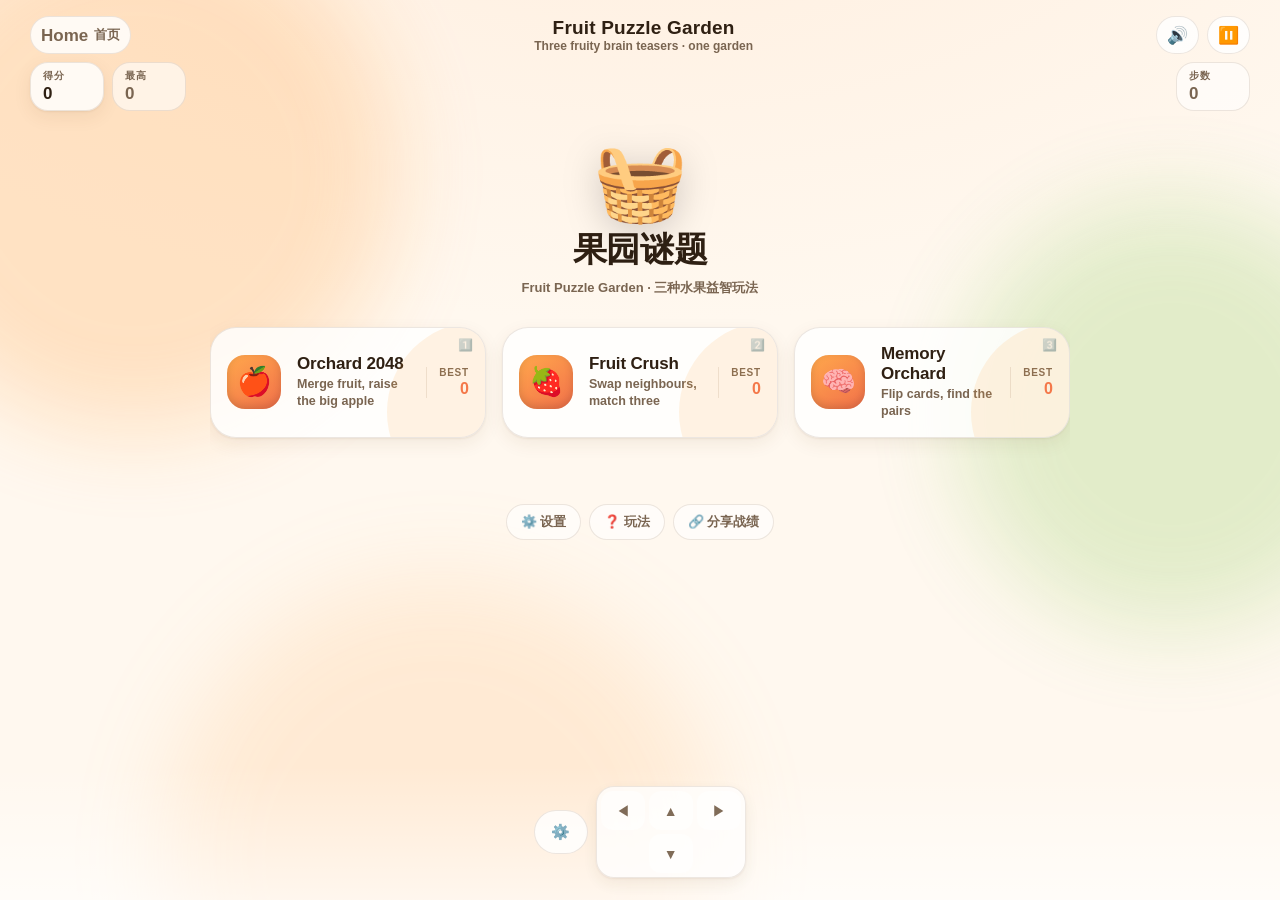
==== index.html @ 4b25b068 "feat: Fruit Puzzle Garden - fruit themed puzzle collection" ====
<!DOCTYPE html>
<html lang="zh-CN" data-theme="auto">
<head>
<meta charset="utf-8" />
<title>果园谜题 · Fruit Puzzle Garden</title>
<meta name="viewport" content="width=device-width, initial-scale=1, viewport-fit=cover, maximum-scale=1, user-scalable=no" />
<meta name="description" content="水果主题益智游戏合集：果园 2048、水果消消乐、记忆果园。适配手机、平板、桌面与键盘操作。" />
<meta name="theme-color" content="#101a14" media="(prefers-color-scheme: dark)" />
<meta name="theme-color" content="#fff8ef" media="(prefers-color-scheme: light)" />
<meta name="apple-mobile-web-app-capable" content="yes" />
<meta name="mobile-web-app-capable" content="yes" />
<meta name="apple-mobile-web-app-status-bar-style" content="black-translucent" />
<meta name="apple-mobile-web-app-title" content="果园谜题" />
<link rel="icon" href="data:image/svg+xml,%3Csvg xmlns='http://www.w3.org/2000/svg' viewBox='0 0 64 64'%3E%3Ctext y='50' font-size='48'%3E%F0%9F%8D%8E%3C/text%3E%3C/svg%3E" />
<link rel="manifest" href="manifest.webmanifest" />
<link rel="apple-touch-icon" href="data:image/svg+xml,%3Csvg xmlns='http://www.w3.org/2000/svg' viewBox='0 0 512 512'%3E%3Crect width='512' height='512' rx='112' fill='%23f2704a'/%3E%3Ctext x='50%25' y='54%25' text-anchor='middle' dominant-baseline='middle' font-size='300'%3E%F0%9F%8D%8E%3C/text%3E%3C/svg%3E" />
<link rel="stylesheet" href="css/base.css" />
<link rel="stylesheet" href="css/layout.css" />
<link rel="stylesheet" href="css/games.css" />
</head>
<body>
<div id="app" class="app" data-screen="boot">
  <div class="bg-decor" aria-hidden="true"><span></span><span></span><span></span></div>

  <header class="topbar">
    <button class="icon-btn" id="btn-home" aria-label="返回首页" title="返回首页 (Esc)">
      <span class="ico" aria-hidden="true">🍎</span>
      <span class="txt">首页</span>
    </button>
    <div class="topbar-title">
      <h1 id="game-title">果园谜题</h1>
      <p id="game-subtitle">Fruit Puzzle Garden</p>
    </div>
    <div class="topbar-actions">
      <button class="icon-btn" id="btn-sound" aria-pressed="true" aria-label="音效开关" title="音效开关">
        <span class="ico" id="ico-sound" aria-hidden="true">🔊</span>
      </button>
      <button class="icon-btn" id="btn-pause" aria-label="暂停" title="暂停 (P)">
        <span class="ico" aria-hidden="true">⏸️</span>
      </button>
    </div>
  </header>

  <div class="hud" id="hud">
    <div class="hud-left">
      <div class="score-chip" id="chip-0">
        <span class="chip-label">得分</span>
        <strong class="chip-value">0</strong>
      </div>
      <div class="score-chip is-muted" id="chip-1">
        <span class="chip-label">最高</span>
        <strong class="chip-value">0</strong>
      </div>
    </div>
    <div class="hud-right">
      <div class="score-chip is-muted" id="chip-2">
        <span class="chip-label">步数</span>
        <strong class="chip-value">0</strong>
      </div>
    </div>
  </div>

  <main class="stage" id="stage">
    <section class="screen" id="screen-home" aria-label="主菜单">
      <div class="hero">
        <div class="hero-mark" aria-hidden="true">🧺</div>
        <h2 class="hero-title">果园谜题</h2>
        <p class="hero-sub">Fruit Puzzle Garden · 三种水果益智玩法</p>
      </div>
      <div class="mode-grid" id="mode-grid"></div>
      <div class="home-actions">
        <button class="btn btn-primary" id="btn-continue" hidden>▶ <span>继续上次</span></button>
      </div>
      <p class="home-tip" id="home-tip"></p>
      <div class="home-links">
        <button class="link-btn" id="btn-settings">⚙️ 设置</button>
        <button class="link-btn" id="btn-howto">❓ 玩法</button>
        <button class="link-btn" id="btn-share">🔗 分享战绩</button>
      </div>
    </section>

    <section class="screen" id="screen-game" aria-label="游戏区" hidden>
      <div class="board-holder" id="board-holder">
        <canvas id="board" role="img" aria-label="游戏面板"></canvas>
      </div>
      <p class="gesture-hint" id="gesture-hint"></p>
    </section>
  </main>

  <footer class="controlbar">
    <div class="control-group control-primary" id="control-primary">
      <button class="btn btn-ghost" id="btn-undo" hidden>↩ <span>撤销</span></button>
      <button class="btn btn-ghost" id="btn-hint" hidden>💡 <span>提示</span></button>
      <button class="btn btn-ghost" id="btn-shuffle" hidden>🔀 <span>洗牌</span></button>
      <button class="btn btn-primary" id="btn-primary" hidden>开始</button>
    </div>
    <div class="control-group control-secondary">
      <button class="btn btn-soft" id="btn-restart" hidden>🔄 <span>重开</span></button>
      <button class="btn btn-soft" id="btn-settings2" aria-label="设置">⚙️</button>
      <div class="touchpad" id="touchpad" aria-label="方向键">
        <div class="dpad">
          <button class="dpad-btn up" data-dir="up" aria-label="上">▲</button>
          <button class="dpad-btn left" data-dir="left" aria-label="左">◀</button>
          <button class="dpad-btn right" data-dir="right" aria-label="右">▶</button>
          <button class="dpad-btn down" data-dir="down" aria-label="下">▼</button>
        </div>
      </div>
    </div>
  </footer>

  <div class="toast-wrap" id="toast-wrap" aria-live="polite"></div>

  <div class="modal-root" id="modal-root" hidden>
    <div class="modal-scrim" id="modal-scrim"></div>
    <div class="modal" role="dialog" aria-modal="true" aria-labelledby="modal-title">
      <h3 class="modal-title" id="modal-title">标题</h3>
      <div class="modal-body" id="modal-body"></div>
      <div class="modal-actions" id="modal-actions"></div>
    </div>
  </div>

  <div class="rotate-note" aria-hidden="true">↻ 竖屏体验更佳 / Rotate for a better view</div>
</div>

<script src="js/core/util.js"></script>
<script src="js/core/i18n.js"></script>
<script src="js/core/store.js"></script>
<script src="js/core/audio.js"></script>
<script src="js/core/canvas.js"></script>
<script src="js/core/input.js"></script>
<script src="js/core/ui.js"></script>
<script src="js/games/g2048.js"></script>
<script src="js/games/match3.js"></script>
<script src="js/games/memory.js"></script>
<script src="js/main.js"></script>
</body>
</html>
---- css/base.css ----
/*!
 * css/base.css — 设计令牌、重置、通用组件（按钮 / 卡片 / 吐司 / 弹窗）
 */

:root {
  --font: -apple-system, BlinkMacSystemFont, "Segoe UI", Roboto, "PingFang SC",
          "Hiragino Sans GB", "Microsoft YaHei", "Helvetica Neue", Arial, sans-serif;
  --emoji-font: "Apple Color Emoji", "Segoe UI Emoji", "Noto Color Emoji", "Twemoji Mozilla", sans-serif;

  --radius-xs: 8px;
  --radius-sm: 12px;
  --radius-md: 18px;
  --radius-lg: 26px;
  --radius-pill: 999px;

  --tap: 44px;
  --dur-fast: 120ms;
  --dur: 200ms;
  --dur-slow: 340ms;
  --ease-out: cubic-bezier(.22, .9, .3, 1);
  --ease-back: cubic-bezier(.34, 1.56, .64, 1);

  --space-1: 4px;
  --space-2: 8px;
  --space-3: 12px;
  --space-4: 16px;
  --space-5: 22px;
  --space-6: 30px;

  --safe-top: env(safe-area-inset-top, 0px);
  --safe-bottom: env(safe-area-inset-bottom, 0px);
  --safe-left: env(safe-area-inset-left, 0px);
  --safe-right: env(safe-area-inset-right, 0px);
}

/* 浅色（果园晨光） */
:root,
:root[data-effective="light"] {
  color-scheme: light;
  --bg: #fff8ef;
  --bg-2: #ffeede;
  --bg-glow-1: rgba(255, 176, 96, .34);
  --bg-glow-2: rgba(140, 200, 90, .28);

  --surface: rgba(255, 255, 255, .82);
  --surface-solid: #ffffff;
  --surface-2: rgba(255, 255, 255, .6);
  --border: rgba(96, 62, 24, .12);
  --border-strong: rgba(96, 62, 24, .2);

  --text: #2f2013;
  --text-muted: #7a6551;
  --text-invert: #fffaf3;

  --accent: #f2704a;
  --accent-2: #ffa84c;
  --accent-ink: #ffffff;
  --good: #3f9d52;
  --warn: #d9822b;
  --bad: #d64545;

  --shadow-1: 0 1px 2px rgba(96, 62, 24, .08), 0 6px 18px rgba(96, 62, 24, .08);
  --shadow-2: 0 10px 34px rgba(96, 62, 24, .16);
  --ring: 0 0 0 3px rgba(242, 112, 74, .32);

  /* color-mix 的降级色（旧浏览器用纯色） */
  --bad-soft: rgba(214, 69, 69, .16);
  --bad-soft-2: rgba(214, 69, 69, .4);
  --good-soft: rgba(63, 157, 82, .3);
  --good-soft-2: rgba(63, 157, 82, .55);
  --accent-soft: rgba(242, 112, 74, .45);
  --accent-tint-1: rgba(255, 168, 76, .2);
  --accent-tint-2: rgba(242, 112, 74, .12);
}

/* 深色（夜里的果园） */
:root[data-effective="dark"] {
  color-scheme: dark;
  --bg: #0d1512;
  --bg-2: #14201a;
  --bg-glow-1: rgba(242, 112, 74, .24);
  --bg-glow-2: rgba(120, 200, 140, .18);

  --surface: rgba(255, 255, 255, .07);
  --surface-solid: #172420;
  --surface-2: rgba(255, 255, 255, .045);
  --border: rgba(255, 255, 255, .12);
  --border-strong: rgba(255, 255, 255, .2);

  --text: #f3ece4;
  --text-muted: #a8b3ab;
  --text-invert: #10160f;

  --accent: #ff8a5c;
  --accent-2: #ffc061;
  --accent-ink: #221208;
  --good: #6fd18a;
  --warn: #ffc061;
  --bad: #ff7a7a;

  --shadow-1: 0 1px 2px rgba(0, 0, 0, .4), 0 8px 22px rgba(0, 0, 0, .34);
  --shadow-2: 0 16px 44px rgba(0, 0, 0, .5);
  --ring: 0 0 0 3px rgba(255, 138, 92, .38);

  --bad-soft: rgba(255, 122, 122, .18);
  --bad-soft-2: rgba(255, 122, 122, .42);
  --good-soft: rgba(111, 209, 138, .3);
  --good-soft-2: rgba(111, 209, 138, .55);
  --accent-soft: rgba(255, 138, 92, .45);
  --accent-tint-1: rgba(255, 192, 97, .18);
  --accent-tint-2: rgba(255, 138, 92, .12);
}

*,
*::before,
*::after { box-sizing: border-box; }

html, body {
  margin: 0;
  padding: 0;
  height: 100%;
}

html {
  -webkit-text-size-adjust: 100%;
  text-size-adjust: 100%;
}

body {
  font-family: var(--font);
  color: var(--text);
  background: var(--bg);
  overflow: hidden;
  overscroll-behavior: none;
  -webkit-font-smoothing: antialiased;
  -webkit-tap-highlight-color: transparent;
  touch-action: manipulation;
}

h1, h2, h3, p { margin: 0; }

button {
  font-family: inherit;
  color: inherit;
  border: 0;
  background: none;
  padding: 0;
  cursor: pointer;
}

:focus-visible {
  outline: none;
  box-shadow: var(--ring);
}

[hidden] { display: none !important; }

/* ---------------- 按钮 ---------------- */

.btn {
  display: inline-flex;
  align-items: center;
  justify-content: center;
  gap: var(--space-2);
  min-height: var(--tap);
  padding: 0 var(--space-4);
  border-radius: var(--radius-pill);
  font-size: 15px;
  font-weight: 650;
  letter-spacing: .01em;
  white-space: nowrap;
  transition: transform var(--dur-fast) var(--ease-out),
              box-shadow var(--dur) var(--ease-out),
              background-color var(--dur) var(--ease-out),
              opacity var(--dur) var(--ease-out);
  user-select: none;
  -webkit-user-select: none;
}

.btn:active { transform: scale(.96); }

.btn-primary {
  background: linear-gradient(140deg, var(--accent-2), var(--accent));
  color: var(--accent-ink);
  box-shadow: var(--shadow-1);
}
.btn-primary:hover { box-shadow: var(--shadow-2); }

.btn-soft {
  background: var(--surface);
  color: var(--text);
  border: 1px solid var(--border);
}
.btn-soft:hover { border-color: var(--border-strong); }

.btn-ghost {
  background: var(--surface-2);
  color: var(--text-muted);
  border: 1px solid transparent;
}
.btn-ghost:hover { color: var(--text); border-color: var(--border); }

.btn-danger {
  width: 100%;
  background: var(--bad-soft);
  color: var(--bad);
  border: 1px solid var(--bad-soft-2);
}

.btn[disabled] { opacity: .45; pointer-events: none; }

.icon-btn {
  display: inline-flex;
  align-items: center;
  gap: 6px;
  min-height: 38px;
  min-width: 38px;
  padding: 0 10px;
  border-radius: var(--radius-pill);
  background: var(--surface);
  border: 1px solid var(--border);
  font-size: 13px;
  font-weight: 600;
  color: var(--text-muted);
  transition: transform var(--dur-fast) var(--ease-out), color var(--dur) var(--ease-out);
}
.icon-btn:hover { color: var(--text); }
.icon-btn:active { transform: scale(.94); }
.icon-btn .ico { font-family: var(--emoji-font); font-size: 17px; line-height: 1; }
.icon-btn .txt { display: none; }

/* ---------------- 得分胶囊 ---------------- */

.score-chip {
  display: inline-flex;
  flex-direction: column;
  align-items: flex-start;
  gap: 1px;
  min-width: 74px;
  padding: 6px 12px;
  border-radius: var(--radius-md);
  background: var(--surface);
  border: 1px solid var(--border);
  box-shadow: var(--shadow-1);
  transition: border-color var(--dur) var(--ease-out), background-color var(--dur) var(--ease-out);
}
.score-chip .chip-label {
  font-size: 10px;
  font-weight: 700;
  letter-spacing: .08em;
  text-transform: uppercase;
  color: var(--text-muted);
}
.score-chip .chip-value {
  font-size: 17px;
  font-weight: 800;
  font-variant-numeric: tabular-nums;
  line-height: 1.15;
}
.score-chip.is-muted { background: var(--surface-2); box-shadow: none; }
.score-chip.is-muted .chip-value { font-weight: 700; color: var(--text-muted); }
.score-chip.is-hot { border-color: var(--accent-soft); }
.score-chip.is-hot .chip-value { color: var(--accent); }

.chip-value.bump { animation: bump var(--dur-slow) var(--ease-back); }
@keyframes bump {
  0% { transform: scale(1); }
  35% { transform: scale(1.22); }
  100% { transform: scale(1); }
}

/* ---------------- 吐司 ---------------- */

.toast-wrap {
  position: fixed;
  left: 50%;
  bottom: calc(96px + var(--safe-bottom));
  transform: translateX(-50%);
  display: flex;
  flex-direction: column;
  align-items: center;
  gap: var(--space-2);
  z-index: 60;
  pointer-events: none;
  width: min(88vw, 420px);
}

.toast {
  max-width: 100%;
  padding: 10px 16px;
  border-radius: var(--radius-pill);
  background: var(--surface-solid);
  border: 1px solid var(--border);
  box-shadow: var(--shadow-2);
  font-size: 14px;
  font-weight: 600;
  text-align: center;
  opacity: 0;
  transform: translateY(10px) scale(.96);
  transition: opacity var(--dur-slow) var(--ease-out), transform var(--dur-slow) var(--ease-back);
}
.toast.in { opacity: 1; transform: translateY(0) scale(1); }
.toast.is-good { border-color: var(--good-soft-2); color: var(--good); }
.toast.is-warn { border-color: var(--warn); color: var(--warn); }

/* ---------------- 弹窗 ---------------- */

.modal-root {
  position: fixed;
  inset: 0;
  z-index: 80;
  display: grid;
  place-items: center;
  padding: calc(16px + var(--safe-top)) 16px calc(16px + var(--safe-bottom));
}

.modal-scrim {
  position: absolute;
  inset: 0;
  background: rgba(16, 12, 8, .5);
  backdrop-filter: blur(6px);
  -webkit-backdrop-filter: blur(6px);
  opacity: 0;
  transition: opacity var(--dur) var(--ease-out);
}
.modal-root.in .modal-scrim { opacity: 1; }

.modal {
  position: relative;
  width: min(92vw, 460px);
  max-height: min(82vh, 640px);
  overflow-y: auto;
  overscroll-behavior: contain;
  padding: var(--space-5);
  border-radius: var(--radius-lg);
  background: var(--surface-solid);
  border: 1px solid var(--border);
  box-shadow: var(--shadow-2);
  opacity: 0;
  transform: translateY(18px) scale(.96);
  transition: opacity var(--dur) var(--ease-out), transform var(--dur-slow) var(--ease-back);
}
.modal-root.in .modal { opacity: 1; transform: translateY(0) scale(1); }

.modal-title {
  font-size: 20px;
  font-weight: 800;
  margin-bottom: var(--space-3);
  text-align: center;
}
.modal-body { font-size: 14px; line-height: 1.6; color: var(--text-muted); }
.modal-body p { margin-bottom: var(--space-2); }
.modal-text { text-align: center; }
.modal-actions {
  display: flex;
  flex-wrap: wrap;
  gap: var(--space-2);
  justify-content: center;
  margin-top: var(--space-4);
}
.modal-actions .btn { flex: 1 1 auto; min-width: 96px; }

/* 结算面板 */
.result { display: grid; gap: var(--space-4); }
.result-score {
  display: flex;
  flex-direction: column;
  align-items: center;
  gap: 2px;
  padding: var(--space-4);
  border-radius: var(--radius-md);
  background: linear-gradient(150deg, var(--accent-tint-1), var(--accent-tint-2));
}
.result-score-value {
  font-size: 38px;
  font-weight: 850;
  line-height: 1;
  font-variant-numeric: tabular-nums;
  color: var(--accent);
}
.result-score-label {
  font-size: 11px;
  font-weight: 700;
  letter-spacing: .1em;
  text-transform: uppercase;
  color: var(--text-muted);
}
.result-rows { display: grid; gap: 6px; }
.result-row {
  display: flex;
  justify-content: space-between;
  align-items: center;
  padding: 8px 12px;
  border-radius: var(--radius-sm);
  background: var(--surface-2);
  font-size: 14px;
}
.result-row b { font-weight: 800; font-variant-numeric: tabular-nums; }

/* 分享面板 */
.share-box { display: grid; gap: var(--space-3); }
.share-score { text-align: center; font-size: 32px; font-weight: 850; color: var(--accent); }
.share-url {
  width: 100%;
  min-height: 74px;
  resize: none;
  padding: 10px;
  border-radius: var(--radius-sm);
  border: 1px solid var(--border);
  background: var(--surface-2);
  color: var(--text-muted);
  font-family: ui-monospace, SFMono-Regular, Menlo, monospace;
  font-size: 11px;
  line-height: 1.5;
  word-break: break-all;
}

/* 玩法说明 */
.howto { display: grid; gap: var(--space-3); }
.howto-item {
  padding: var(--space-3);
  border-radius: var(--radius-md);
  background: var(--surface-2);
  border: 1px solid transparent;
}
.howto-item.is-current { border-color: var(--accent-soft); }
.howto-head { display: flex; align-items: center; gap: var(--space-2); margin-bottom: 4px; }
.howto-head strong { font-size: 15px; color: var(--text); }
.howto-emoji { font-family: var(--emoji-font); font-size: 20px; }

/* 设置 */
.settings { display: grid; gap: var(--space-3); }
.set-row {
  display: flex;
  align-items: center;
  justify-content: space-between;
  gap: var(--space-3);
  min-height: 44px;
  padding: 4px 0;
  border-bottom: 1px solid var(--border);
}
.set-row.is-stack { border-bottom: 0; padding-top: var(--space-3); }
.set-label { font-size: 14px; font-weight: 600; color: var(--text); }
.set-control { flex: 0 0 auto; }

.segmented {
  display: inline-flex;
  padding: 3px;
  border-radius: var(--radius-pill);
  background: var(--surface-2);
  border: 1px solid var(--border);
}
.seg-btn {
  min-height: 32px;
  padding: 0 12px;
  border-radius: var(--radius-pill);
  font-size: 13px;
  font-weight: 650;
  color: var(--text-muted);
  transition: background-color var(--dur) var(--ease-out), color var(--dur) var(--ease-out);
}
.seg-btn.is-on {
  background: var(--surface-solid);
  color: var(--text);
  box-shadow: var(--shadow-1);
}

.switch {
  position: relative;
  width: 52px;
  height: 30px;
  border-radius: var(--radius-pill);
  background: var(--surface-2);
  border: 1px solid var(--border-strong);
  transition: background-color var(--dur) var(--ease-out);
}
.switch-dot {
  position: absolute;
  top: 50%;
  left: 3px;
  width: 22px;
  height: 22px;
  margin-top: -11px;
  border-radius: 50%;
  background: var(--text-muted);
  transition: transform var(--dur) var(--ease-back), background-color var(--dur) var(--ease-out);
}
.switch.is-on { background: var(--good-soft); border-color: var(--good-soft-2); }
.switch.is-on .switch-dot { transform: translateX(22px); background: var(--good); }

.set-note {
  padding: var(--space-3);
  border-radius: var(--radius-md);
  background: var(--surface-2);
  font-size: 12px;
  line-height: 1.6;
  color: var(--text-muted);
}
.set-note strong { display: block; margin-bottom: 2px; color: var(--text); font-size: 13px; }

/* 可访问性 */
@media (prefers-reduced-motion: reduce) {
  * { animation-duration: .001ms !important; transition-duration: .001ms !important; }
}
---- css/layout.css ----
/*!
 * css/layout.css — 应用骨架与多终端自适应布局
 */

.app {
  position: relative;
  display: flex;
  flex-direction: column;
  width: 100%;
  height: 100vh;
  height: 100dvh;
  overflow: hidden;
  padding: var(--safe-top) var(--safe-right) var(--safe-bottom) var(--safe-left);
}

/* 背景装饰 */
.bg-decor {
  position: absolute;
  inset: 0;
  overflow: hidden;
  pointer-events: none;
  z-index: 0;
  background:
    radial-gradient(120% 90% at 50% -20%, var(--bg-2), transparent 62%),
    linear-gradient(180deg, var(--bg) 0%, var(--bg) 100%);
}
.bg-decor span {
  position: absolute;
  border-radius: 50%;
  filter: blur(46px);
  opacity: .9;
}
.bg-decor span:nth-child(1) {
  width: 58vmin; height: 58vmin;
  left: -14vmin; top: -10vmin;
  background: var(--bg-glow-1);
}
.bg-decor span:nth-child(2) {
  width: 48vmin; height: 48vmin;
  right: -12vmin; top: 22vmin;
  background: var(--bg-glow-2);
}
.bg-decor span:nth-child(3) {
  width: 62vmin; height: 62vmin;
  left: 18vmin; bottom: -26vmin;
  background: var(--bg-glow-1);
  opacity: .55;
}

/* ---------------- 顶栏 ---------------- */

.topbar {
  position: relative;
  z-index: 2;
  flex: 0 0 auto;
  display: flex;
  align-items: center;
  gap: var(--space-3);
  padding: var(--space-3) var(--space-4) var(--space-2);
}

.topbar-title {
  flex: 1 1 auto;
  min-width: 0;
  text-align: center;
}
.topbar-title h1 {
  font-size: 17px;
  font-weight: 800;
  letter-spacing: .01em;
  white-space: nowrap;
  overflow: hidden;
  text-overflow: ellipsis;
}
.topbar-title p {
  font-size: 11px;
  font-weight: 600;
  color: var(--text-muted);
  white-space: nowrap;
  overflow: hidden;
  text-overflow: ellipsis;
}

.topbar-actions {
  display: flex;
  align-items: center;
  gap: var(--space-2);
}

/* ---------------- 计分区 ---------------- */

.hud {
  position: relative;
  z-index: 2;
  flex: 0 0 auto;
  display: flex;
  align-items: center;
  justify-content: space-between;
  gap: var(--space-2);
  padding: 0 var(--space-4) var(--space-2);
}
.hud-left, .hud-right {
  display: flex;
  align-items: center;
  gap: var(--space-2);
}

/* ---------------- 舞台 ---------------- */

.stage {
  position: relative;
  z-index: 1;
  flex: 1 1 auto;
  min-height: 0;
  display: flex;
  flex-direction: column;
  padding: 0 var(--space-4);
  overflow: hidden;
}

.screen {
  flex: 1 1 auto;
  min-height: 0;
  display: flex;
  flex-direction: column;
}

/* 首页 */
#screen-home {
  overflow-y: auto;
  overscroll-behavior: contain;
  padding-bottom: var(--space-4);
  gap: var(--space-4);
}

.hero {
  display: flex;
  flex-direction: column;
  align-items: center;
  gap: 6px;
  padding: var(--space-4) 0 var(--space-2);
  text-align: center;
}
.hero-mark {
  font-family: var(--emoji-font);
  font-size: clamp(40px, 12vw, 68px);
  line-height: 1;
  filter: drop-shadow(0 8px 18px rgba(0, 0, 0, .18));
  animation: float 4.5s ease-in-out infinite;
}
@keyframes float {
  0%, 100% { transform: translateY(0) rotate(-2deg); }
  50% { transform: translateY(-8px) rotate(2deg); }
}
.hero-title {
  font-size: clamp(24px, 7vw, 34px);
  font-weight: 850;
  letter-spacing: -.01em;
}
.hero-sub {
  font-size: 13px;
  font-weight: 600;
  color: var(--text-muted);
}

.mode-grid {
  display: grid;
  gap: var(--space-3);
  align-content: start;
}

.home-actions { display: flex; justify-content: center; }
.home-actions .btn { min-width: 200px; }

.home-tip {
  text-align: center;
  font-size: 12px;
  color: var(--text-muted);
  line-height: 1.6;
}

.home-links {
  display: flex;
  flex-wrap: wrap;
  gap: var(--space-2);
  justify-content: center;
  padding-bottom: var(--space-2);
}
.link-btn {
  min-height: 36px;
  padding: 0 14px;
  border-radius: var(--radius-pill);
  font-size: 13px;
  font-weight: 650;
  color: var(--text-muted);
  background: var(--surface-2);
  border: 1px solid var(--border);
  transition: color var(--dur) var(--ease-out), transform var(--dur-fast) var(--ease-out);
}
.link-btn:hover { color: var(--text); }
.link-btn:active { transform: scale(.95); }

/* 游戏区 */
#screen-game {
  align-items: center;
  justify-content: center;
  gap: var(--space-2);
  min-height: 0;
}
.board-holder {
  flex: 1 1 auto;
  min-height: 0;
  width: 100%;
  display: grid;
  place-items: center;
}

#board {
  display: block;
  border-radius: var(--radius-lg);
  touch-action: none;
  box-shadow: var(--shadow-2);
  background: transparent;
}

.gesture-hint {
  flex: 0 0 auto;
  font-size: 11.5px;
  font-weight: 600;
  color: var(--text-muted);
  text-align: center;
  padding-bottom: 2px;
}

/* ---------------- 底部操作栏 ---------------- */

.controlbar {
  position: relative;
  z-index: 3;
  flex: 0 0 auto;
  display: flex;
  flex-direction: column;
  align-items: center;
  gap: var(--space-2);
  padding: var(--space-2) var(--space-4) calc(var(--space-3) + var(--safe-bottom));
  background: linear-gradient(180deg, transparent, var(--surface-2));
}
.control-group {
  display: flex;
  align-items: center;
  justify-content: center;
  gap: var(--space-2);
  flex-wrap: wrap;
  width: 100%;
}
.control-primary { order: 1; }
.control-secondary { order: 2; flex-wrap: nowrap; }

/* 首页不需要底部操作栏 */
.app[data-screen="home"] .controlbar { display: none; }

/* ---------------- 旋转提示 ---------------- */

.rotate-note {
  display: none;
  position: fixed;
  inset: 0;
  z-index: 90;
  place-items: center;
  text-align: center;
  padding: 24px;
  font-size: 15px;
  font-weight: 700;
  color: var(--text-muted);
  background: var(--bg);
}

/* ---------------- 响应式 ---------------- */

/* 手机横屏：压缩纵向空间 */
@media (orientation: landscape) and (max-height: 520px) {
  .topbar { padding: 4px var(--space-3) 0; }
  .topbar-title p { display: none; }
  .hud { padding: 0 var(--space-3) 4px; }
  .stage { padding: 0 var(--space-3); flex-direction: row; align-items: stretch; gap: var(--space-3); }
  #screen-game { flex-direction: row; }
  .gesture-hint { display: none; }
  .controlbar { padding: 4px var(--space-3) calc(6px + var(--safe-bottom)); }
  .mode-grid { grid-template-columns: repeat(3, 1fr); }
  .hero { display: none; }
}

/* 窄屏手机：按钮紧凑 */
@media (max-width: 380px) {
  .btn { padding: 0 var(--space-3); font-size: 14px; }
  .score-chip { min-width: 62px; padding: 5px 9px; }
  .score-chip .chip-value { font-size: 15px; }
  .hud { padding: 0 var(--space-3) var(--space-2); }
  .stage { padding: 0 var(--space-3); }
}

/* 平板 / 桌面 */
@media (min-width: 600px) {
  .topbar { padding: var(--space-4) var(--space-6) var(--space-2); }
  .hud { padding: 0 var(--space-6) var(--space-3); }
  .stage { padding: 0 var(--space-6); }
  .controlbar { padding: var(--space-3) var(--space-6) calc(var(--space-5) + var(--safe-bottom)); }
  .icon-btn .txt { display: inline; }
  .topbar-title h1 { font-size: 19px; }
  .topbar-title p { font-size: 12px; }
  .mode-grid { grid-template-columns: repeat(auto-fit, minmax(220px, 1fr)); }
  .hero { padding-top: var(--space-5); }
  .toast-wrap { bottom: calc(110px + var(--safe-bottom)); }
}

@media (min-width: 1024px) {
  .mode-grid { gap: var(--space-4); }
  .hero-mark { font-size: 76px; }
}

/* 桌面端把首页内容收窄，避免卡片过宽 */
@media (min-width: 900px) and (min-height: 620px) {
  #screen-home { max-width: 860px; width: 100%; margin: 0 auto; gap: var(--space-5); }
}

/* 无悬停能力的设备隐藏 hover 态依赖 */
@media (hover: none) {
  .btn-primary:hover, .btn-soft:hover, .link-btn:hover { box-shadow: var(--shadow-1); color: inherit; }
}
---- css/games.css ----
/*!
 * css/games.css — 模式卡片、虚拟方向键、游戏内细节
 */

/* ---------------- 模式卡片（首页） ---------------- */

.mode-card {
  position: relative;
  display: flex;
  align-items: center;
  gap: var(--space-4);
  width: 100%;
  padding: var(--space-4);
  border-radius: var(--radius-lg);
  background: var(--surface);
  border: 1px solid var(--border);
  box-shadow: var(--shadow-1);
  text-align: left;
  overflow: hidden;
  transition: transform var(--dur) var(--ease-out),
              box-shadow var(--dur) var(--ease-out),
              border-color var(--dur) var(--ease-out);
}
.mode-card::after {
  content: "";
  position: absolute;
  inset: auto -30% -60% auto;
  width: 180px;
  height: 180px;
  border-radius: 50%;
  background: var(--accent-tint-1);
  opacity: .7;
  pointer-events: none;
}
.mode-card:hover { transform: translateY(-2px); box-shadow: var(--shadow-2); border-color: var(--accent-soft); }
.mode-card:active { transform: scale(.985); }

.mode-emoji {
  flex: 0 0 auto;
  display: grid;
  place-items: center;
  width: 54px;
  height: 54px;
  border-radius: var(--radius-md);
  background: linear-gradient(145deg, var(--accent-2), var(--accent));
  font-family: var(--emoji-font);
  font-size: 28px;
  line-height: 1;
  box-shadow: inset 0 -3px 8px rgba(0, 0, 0, .14);
}
.mode-text {
  flex: 1 1 auto;
  min-width: 0;
  display: flex;
  flex-direction: column;
  gap: 2px;
}
.mode-name {
  font-size: 17px;
  font-weight: 800;
  letter-spacing: -.01em;
}
.mode-desc {
  font-size: 12.5px;
  font-weight: 600;
  color: var(--text-muted);
  line-height: 1.4;
}
.mode-best {
  flex: 0 0 auto;
  display: flex;
  flex-direction: column;
  align-items: flex-end;
  gap: 2px;
  padding-left: var(--space-3);
  border-left: 1px solid var(--border);
}
.mode-best em {
  font-style: normal;
  font-size: 10px;
  font-weight: 700;
  letter-spacing: .08em;
  text-transform: uppercase;
  color: var(--text-muted);
}
.mode-best b {
  font-size: 16px;
  font-weight: 800;
  font-variant-numeric: tabular-nums;
  color: var(--accent);
}
.mode-badge {
  position: absolute;
  top: 10px;
  right: 12px;
  font-size: 12px;
  opacity: .5;
}

/* 小屏：卡片纵向排列，最佳成绩移到右上 */
@media (max-width: 420px) {
  .mode-card { gap: var(--space-3); padding: var(--space-3) var(--space-4); }
  .mode-emoji { width: 46px; height: 46px; font-size: 24px; }
  .mode-best { padding-left: var(--space-2); }
  .mode-best b { font-size: 15px; }
}

/* ---------------- 虚拟方向键 ---------------- */
/* 放在底部操作栏内（不再绝对定位到棋盘上），避免遮挡棋盘抢走点击与滑动 */

.touchpad {
  display: block;
  opacity: .95;
  transition: opacity var(--dur) var(--ease-out);
}
.touchpad:hover { opacity: 1; }

.dpad {
  display: grid;
  grid-template-columns: repeat(3, 1fr);
  grid-template-rows: repeat(2, 1fr);
  width: 150px;
  height: 92px;
  gap: 4px;
  padding: 4px;
  border-radius: var(--radius-md);
  background: var(--surface);
  border: 1px solid var(--border);
  box-shadow: var(--shadow-1);
}
.dpad-btn {
  display: grid;
  place-items: center;
  border-radius: var(--radius-sm);
  background: var(--surface-2);
  color: var(--text-muted);
  font-size: 14px;
  line-height: 1;
  transition: background-color var(--dur-fast) var(--ease-out),
              color var(--dur-fast) var(--ease-out),
              transform var(--dur-fast) var(--ease-out);
  touch-action: none;
  user-select: none;
  -webkit-user-select: none;
}
.dpad-btn:active,
.dpad-btn.is-active {
  background: var(--accent);
  color: var(--accent-ink);
  transform: scale(.94);
}
.dpad-btn.left { grid-area: 1 / 1; }
.dpad-btn.up { grid-area: 1 / 2; }
.dpad-btn.right { grid-area: 1 / 3; }
.dpad-btn.down { grid-area: 2 / 2; }

/* 横屏矮屏：压扁成一行 */
@media (orientation: landscape) and (max-height: 520px) {
  .dpad { width: 170px; height: 58px; grid-template-rows: 1fr; }
  .dpad-btn.left { grid-area: 1 / 1; }
  .dpad-btn.up { grid-area: 1 / 2; }
  .dpad-btn.right { grid-area: 1 / 3; }
  .dpad-btn.down { display: none; }
}

/* 小屏再收一点 */
@media (max-width: 380px) {
  .dpad { width: 126px; height: 78px; }
}

/* ---------------- 游戏内可滚动内容 ---------------- */

#screen-game { position: relative; }

/* 暂停：棋盘变淡，提示仍可继续 */
.app[data-state="paused"] #board {
  filter: grayscale(.35) brightness(1.2);
  opacity: .55;
  transition: opacity var(--dur) var(--ease-out), filter var(--dur) var(--ease-out);
}
.app[data-state="over"] #board { opacity: .8; }

/* 分数变化时轻微提示，避免打扰 */
@media (prefers-reduced-motion: reduce) {
  .mode-card:hover { transform: none; }
  .hero-mark { animation: none; }
}
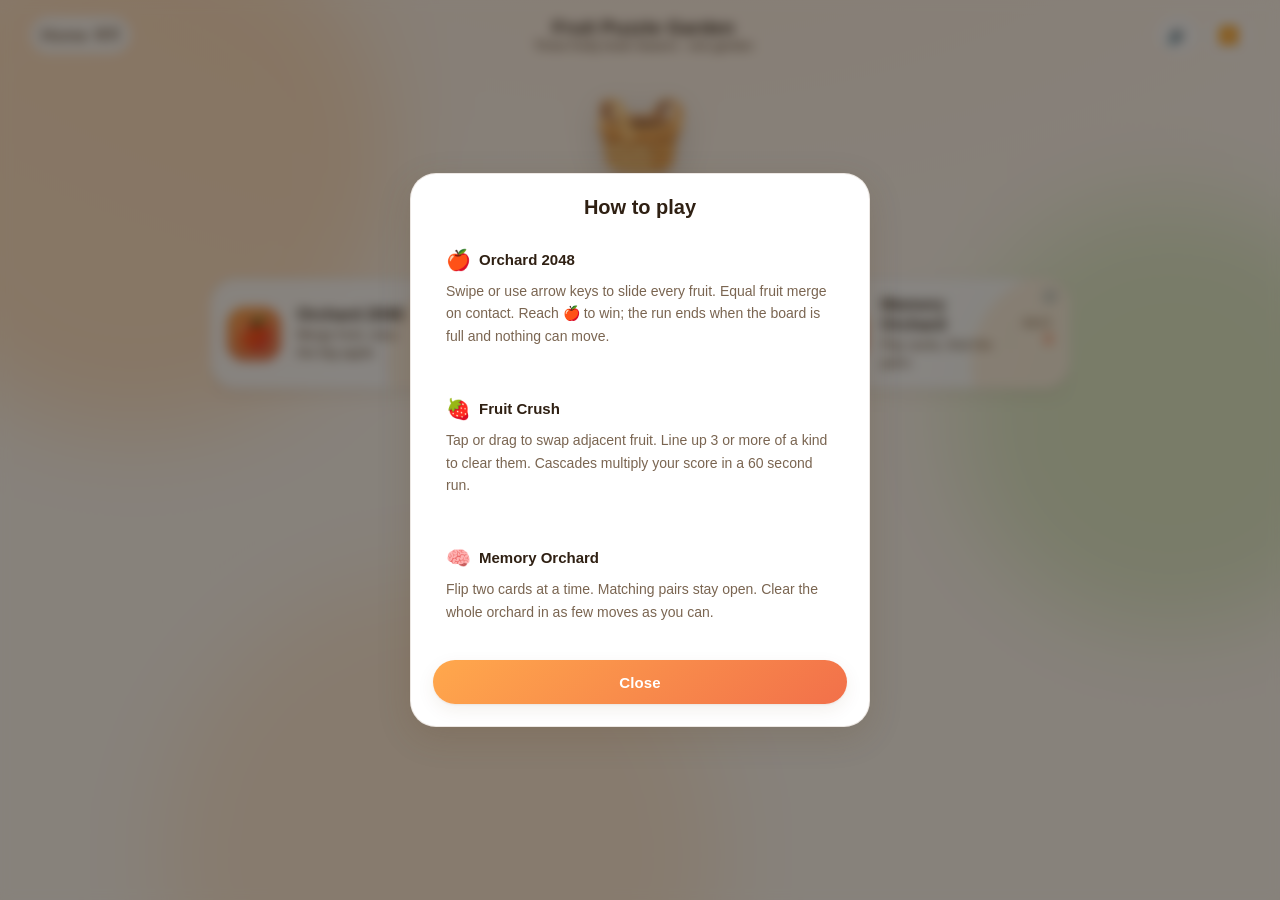
==== commit 29acf2f5: "feat: Fruit Puzzle Garden - fruit themed puzzle collection" ====
--- a/index.html
+++ b/index.html
@@ -11,9 +11,27 @@
 <meta name="mobile-web-app-capable" content="yes" />
 <meta name="apple-mobile-web-app-status-bar-style" content="black-translucent" />
 <meta name="apple-mobile-web-app-title" content="果园谜题" />
-<link rel="icon" href="data:image/svg+xml,%3Csvg xmlns='http://www.w3.org/2000/svg' viewBox='0 0 64 64'%3E%3Ctext y='50' font-size='48'%3E%F0%9F%8D%8E%3C/text%3E%3C/svg%3E" />
+<link rel="icon" type="image/svg+xml" href="icon.svg" />
+<link rel="icon" type="image/png" sizes="192x192" href="icons/icon-192.png" />
+<link rel="icon" type="image/png" sizes="512x512" href="icons/icon-512.png" />
+<link rel="apple-touch-icon" sizes="180x180" href="icons/apple-touch-icon.png" />
+<link rel="apple-touch-icon" href="icon.svg" />
 <link rel="manifest" href="manifest.webmanifest" />
-<link rel="apple-touch-icon" href="data:image/svg+xml,%3Csvg xmlns='http://www.w3.org/2000/svg' viewBox='0 0 512 512'%3E%3Crect width='512' height='512' rx='112' fill='%23f2704a'/%3E%3Ctext x='50%25' y='54%25' text-anchor='middle' dominant-baseline='middle' font-size='300'%3E%F0%9F%8D%8E%3C/text%3E%3C/svg%3E" />
+
+<!-- 分享卡片（微信 / QQ / 微博 / iMessage 等会读取这些标签） -->
+<meta property="og:type" content="website" />
+<meta property="og:site_name" content="果园谜题" />
+<meta property="og:title" content="果园谜题 · 三种水果益智玩法" />
+<meta property="og:description" content="果园 2048、水果消消乐、记忆果园。滑动、交换、翻牌，随时随地来一局，离线也能玩。" />
+<meta property="og:image" content="icons/share-1200x630.png" />
+<meta property="og:image:width" content="1200" />
+<meta property="og:image:height" content="630" />
+<meta property="og:image:alt" content="果园谜题 · 水果主题益智游戏" />
+<meta name="twitter:card" content="summary_large_image" />
+<meta name="twitter:title" content="果园谜题 · 三种水果益智玩法" />
+<meta name="twitter:description" content="果园 2048、水果消消乐、记忆果园。滑动、交换、翻牌，随时随地来一局。" />
+<meta name="twitter:image" content="icons/share-1200x630.png" />
+<meta itemprop="image" content="icons/share-1200x630.png" />
 <link rel="stylesheet" href="css/base.css" />
 <link rel="stylesheet" href="css/layout.css" />
 <link rel="stylesheet" href="css/games.css" />
@@ -133,5 +151,30 @@
 <script src="js/games/match3.js"></script>
 <script src="js/games/memory.js"></script>
 <script src="js/main.js"></script>
+<script>
+// 分享卡片兜底：上面的 og:image / twitter:image 用的是相对路径，
+// 部分抓取器（尤其微信）只认绝对地址，这里在运行时补成完整 URL。
+// 更稳妥的做法是按 README 说明，直接把 <meta property="og:image"> 改成你的绝对地址，
+// 这样连不执行 JS 的抓取器也能取到缩略图。
+(function () {
+  try {
+    var base = location.origin + location.pathname.replace(/[^\/]*$/, '');
+    var nodes = document.querySelectorAll('meta[property="og:image"], meta[name="twitter:image"], meta[itemprop="image"]');
+    for (var i = 0; i < nodes.length; i++) {
+      var v = nodes[i].getAttribute('content');
+      if (v && v.indexOf('://') < 0 && v.charAt(0) !== '/') {
+        nodes[i].setAttribute('content', base + v);
+      }
+    }
+    var ogUrl = document.querySelector('meta[property="og:url"]');
+    if (!ogUrl) {
+      ogUrl = document.createElement('meta');
+      ogUrl.setAttribute('property', 'og:url');
+      document.head.appendChild(ogUrl);
+    }
+    ogUrl.setAttribute('content', location.origin + location.pathname);
+  } catch (e) { /* 忽略 */ }
+})();
+</script>
 </body>
 </html>
